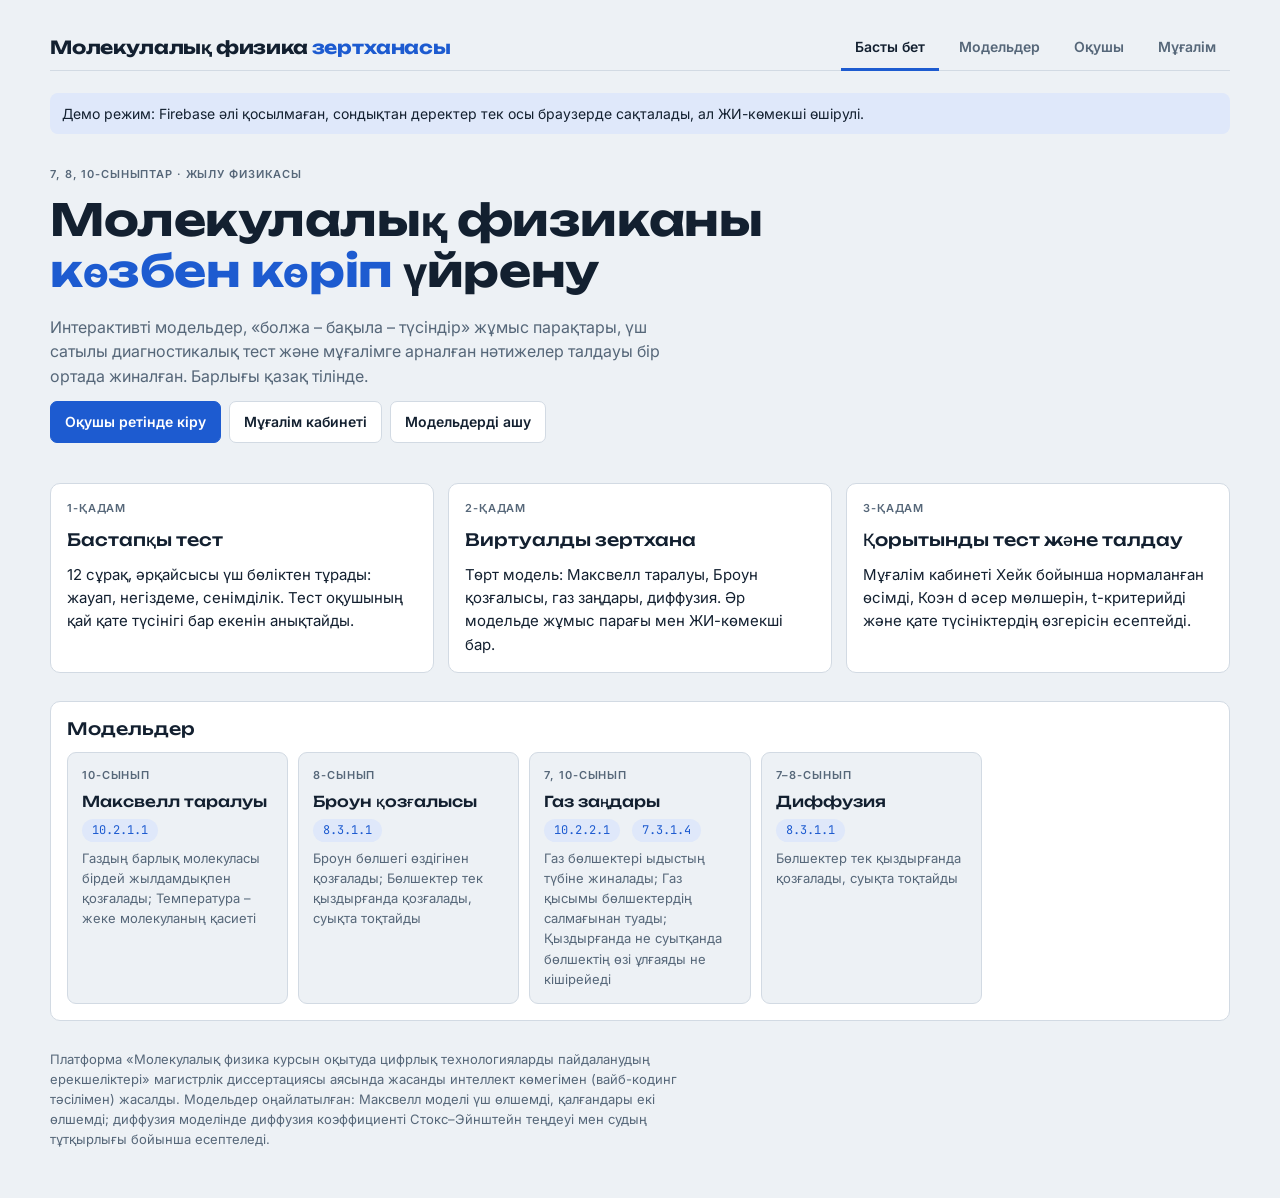
==== molphys/index.html @ 4dc9bf1b "Молекулалық физика зертханасын /molphys/ бумасына қосу Интерактивті модельдер, жұмыс парақтары, үш с" ====
<!doctype html>
<html lang="kk">
<head>
<meta charset="utf-8">
<meta name="viewport" content="width=device-width, initial-scale=1, viewport-fit=cover">
<title>Молекулалық физика зертханасы</title>
<meta name="description" content="Молекулалық физикаға арналған қазақ тіліндегі цифрлық платформа: интерактивті модельдер, жұмыс парақтары, диагностикалық тест, ЖИ-көмекші және мұғалімге арналған талдау.">
<link rel="preconnect" href="https://fonts.googleapis.com">
<link rel="preconnect" href="https://fonts.gstatic.com" crossorigin>
<link rel="stylesheet" href="https://fonts.googleapis.com/css2?family=Unbounded:wght@500;700&family=Inter:wght@400;500;600&family=JetBrains+Mono:wght@400;600&display=swap">
<link rel="stylesheet" href="css/base.css">
<link rel="stylesheet" href="css/app.css">
</head>
<body>
<div class="wrap">
  <header class="top">
    <a class="brand" href="#/">Молекулалық физика <span>зертханасы</span></a>
    <nav aria-label="Негізгі мәзір">
      <a href="#/" data-r="home">Басты бет</a>
      <a href="#/models" data-r="models">Модельдер</a>
      <a href="#/student" data-r="student">Оқушы</a>
      <a href="#/teacher" data-r="teacher">Мұғалім</a>
    </nav>
  </header>
  <p id="demo" class="note" hidden>Демо режим: Firebase әлі қосылмаған, сондықтан деректер тек осы браузерде сақталады, ал ЖИ-көмекші өшірулі.</p>
  <main id="app"><p class="muted">Жүктелуде…</p></main>
  <footer>
    Платформа «Молекулалық физика курсын оқытуда цифрлық технологияларды пайдаланудың ерекшеліктері» магистрлік диссертациясы аясында жасанды интеллект көмегімен (вайб-кодинг тәсілімен) жасалды.
    Модельдер оңайлатылған: Максвелл моделі үш өлшемді, қалғандары екі өлшемді; диффузия моделінде диффузия коэффициенті Стокс–Эйнштейн теңдеуі мен судың тұтқырлығы бойынша есептеледі.
  </footer>
</div>
<script type="module" src="js/app.js"></script>
</body>
</html>
---- molphys/css/base.css ----
/* Layout: зертхана үстелі – сол жақта модель мен график, оң жақта басқару тақтасы және «болжа – бақыла – түсіндір» карточкасы */
:root{
  --bg:#edf1f5; --panel:#ffffff; --ink:#132030; --muted:#566779; --line:#d2dae3;
  --accent:#1d5bd0; --accent-soft:#dfe8fa; --hot:#d96a1c; --cold:#1f8fae; --dye:#b4307f;
  --sim-bg:#f7f9fb; --particle:#8796a8;
  --f-display:"Unbounded","Inter",system-ui,sans-serif;
  --f-body:"Inter",system-ui,-apple-system,"Segoe UI",Roboto,sans-serif;
  --f-mono:"JetBrains Mono",ui-monospace,"SFMono-Regular",Menlo,Consolas,monospace;
}
@media (prefers-color-scheme: dark){:root:not([data-theme="light"]){
  --bg:#0d141c; --panel:#141f2a; --ink:#e3eaf1; --muted:#93a3b4; --line:#263546;
  --accent:#6f9dff; --accent-soft:#1b2a44; --hot:#f2994e; --cold:#4cc0dc; --dye:#ec6bb8;
  --sim-bg:#0f1922; --particle:#5f7286; color-scheme:dark}}
:root[data-theme="dark"]{
  --bg:#0d141c; --panel:#141f2a; --ink:#e3eaf1; --muted:#93a3b4; --line:#263546;
  --accent:#6f9dff; --accent-soft:#1b2a44; --hot:#f2994e; --cold:#4cc0dc; --dye:#ec6bb8;
  --sim-bg:#0f1922; --particle:#5f7286; color-scheme:dark}

*{box-sizing:border-box}
body{background:var(--bg);color:var(--ink);font-family:var(--f-body);font-size:15px;line-height:1.55;
  padding-left:max(16px,env(safe-area-inset-left,0px));padding-right:max(16px,env(safe-area-inset-right,0px));padding-block:0 40px}
.wrap{max-width:1180px;margin:0 auto}
header{padding-block:28px 18px;display:flex;flex-wrap:wrap;gap:12px 28px;align-items:flex-end;justify-content:space-between}
h1{font-family:var(--f-display);font-weight:700;font-size:clamp(22px,3.4vw,32px);line-height:1.15;margin:0;text-wrap:balance;letter-spacing:-.01em}
h1 span{color:var(--accent)}
.lede{margin:6px 0 0;color:var(--muted);max-width:62ch}
.formula{font-family:var(--f-mono);font-size:13px;color:var(--muted);border:1px solid var(--line);border-radius:6px;padding:6px 10px;white-space:nowrap}
nav{display:flex;flex-wrap:wrap;gap:6px;border-bottom:1px solid var(--line);margin-bottom:18px}
nav a{font-family:var(--f-body);font-weight:600;font-size:14px;color:var(--muted);text-decoration:none;padding:10px 14px;border-bottom:3px solid transparent;margin-bottom:-1px}
nav a[aria-current="page"]{color:var(--ink);border-bottom-color:var(--accent)}
nav a:hover{color:var(--ink)}
nav a:focus-visible,button:focus-visible,input:focus-visible,select:focus-visible{outline:2px solid var(--accent);outline-offset:2px}
.lab{display:grid;grid-template-columns:minmax(0,1.65fr) minmax(0,1fr);gap:18px}
@media (max-width:860px){.lab{grid-template-columns:minmax(0,1fr)}}
.stage{display:flex;flex-direction:column;gap:12px;min-width:0}
.screen{background:var(--sim-bg);border:1px solid var(--line);border-radius:10px;overflow:hidden;position:relative}
.screen canvas{display:block;width:100%;height:auto}
.screen .tag{position:absolute;left:10px;top:8px;font-family:var(--f-mono);font-size:11px;letter-spacing:.06em;text-transform:uppercase;color:var(--muted);pointer-events:none}
.side{display:flex;flex-direction:column;gap:14px;min-width:0}
.panel{background:var(--panel);border:1px solid var(--line);border-radius:10px;padding:16px;display:flex;flex-direction:column;gap:12px}
.panel h2{font-family:var(--f-display);font-weight:500;font-size:17px;margin:0;line-height:1.3}
.goal{display:flex;flex-wrap:wrap;gap:6px}
.chip{font-family:var(--f-mono);font-size:12px;background:var(--accent-soft);color:var(--accent);border-radius:999px;padding:2px 10px}
.label{font-size:11px;letter-spacing:.08em;text-transform:uppercase;color:var(--muted);font-weight:600}
.ctrl{display:grid;grid-template-columns:1fr auto;gap:2px 10px;align-items:center}
.ctrl label{font-size:14px}
.ctrl output{font-family:var(--f-mono);font-size:13px;font-variant-numeric:tabular-nums}
.ctrl input[type=range]{grid-column:1/-1;width:100%;accent-color:var(--accent)}
select{font:inherit;font-size:14px;padding:6px 8px;border-radius:6px;border:1px solid var(--line);background:var(--panel);color:var(--ink);width:100%}
.btns{display:flex;flex-wrap:wrap;gap:8px}
button{font:inherit;font-size:14px;font-weight:600;border-radius:7px;padding:8px 12px;cursor:pointer;border:1px solid var(--line);background:var(--panel);color:var(--ink)}
button.primary{background:var(--accent);border-color:var(--accent);color:var(--panel)}
button:hover{border-color:var(--accent)}
.check{display:flex;gap:8px;align-items:center;font-size:14px}
.check input{accent-color:var(--accent);width:16px;height:16px}
.readout{display:grid;grid-template-columns:1fr auto;gap:4px 12px;font-size:14px}
.readout dt{color:var(--muted)}
.readout dd{margin:0;font-family:var(--f-mono);font-variant-numeric:tabular-nums;text-align:right}
.mis{border-left:3px solid var(--hot);padding:2px 0 2px 10px;font-size:14px}
.mis b{display:block;font-weight:600}
ol.poe{margin:0;padding:0;list-style:none;display:flex;flex-direction:column;gap:10px;counter-reset:p}
ol.poe li{display:grid;grid-template-columns:auto 1fr;gap:10px;font-size:14px}
ol.poe li::before{counter-increment:p;content:counter(p);font-family:var(--f-mono);font-size:12px;width:22px;height:22px;border-radius:50%;border:1px solid var(--accent);color:var(--accent);display:grid;place-items:center}
ol.poe strong{font-weight:600}
.legend{display:flex;flex-wrap:wrap;gap:14px;font-size:13px;color:var(--muted)}
.legend i{display:inline-block;width:12px;height:3px;border-radius:2px;margin-right:6px;vertical-align:middle}
.tablewrap{overflow-x:auto}
table{border-collapse:collapse;width:100%;font-size:13px;font-variant-numeric:tabular-nums}
th,td{padding:5px 8px;border-bottom:1px solid var(--line);text-align:right;white-space:nowrap}
th{font-weight:600;color:var(--muted);font-size:12px}
td{font-family:var(--f-mono)}
.empty{color:var(--muted);font-size:13px}
footer{margin-top:28px;color:var(--muted);font-size:13px;max-width:80ch}
section[hidden]{display:none!important}
@media (prefers-reduced-motion: reduce){*{scroll-behavior:auto}}
---- molphys/css/app.css ----
/* Платформаның қосымша стильдері (base.css токендеріне сүйенеді) */
body{padding-top:env(safe-area-inset-top,0px)}
a{color:var(--accent)}
header.top{display:flex;flex-wrap:wrap;gap:10px 24px;align-items:center;justify-content:space-between;padding-block:18px 0;border-bottom:1px solid var(--line);margin-bottom:22px}
.brand{font-family:var(--f-display);font-weight:700;font-size:18px;color:var(--ink);text-decoration:none;letter-spacing:-.01em}
.brand span{color:var(--accent)}
header.top nav{border:0;margin:0}
.hero{padding-block:18px 26px;display:flex;flex-direction:column;gap:12px}
.hero h1{font-size:clamp(26px,4.4vw,44px);max-width:20ch}
.eyebrow,.label{font-size:11px;letter-spacing:.08em;text-transform:uppercase;color:var(--muted);font-weight:600;margin:0}
.lede{font-size:16px}
.btn{display:inline-block;font-weight:600;font-size:14px;border-radius:7px;padding:9px 14px;border:1px solid var(--line);background:var(--panel);color:var(--ink);text-decoration:none}
.btn.primary{background:var(--accent);border-color:var(--accent);color:var(--panel)}
.btn:hover{border-color:var(--accent)}
.grid3{display:grid;grid-template-columns:repeat(3,minmax(0,1fr));gap:14px;margin-bottom:14px}
.grid2{display:grid;grid-template-columns:minmax(0,1.4fr) minmax(0,1fr);gap:14px}
@media (max-width:860px){.grid3,.grid2{grid-template-columns:minmax(0,1fr)}}
.panel p{margin:0}
main{display:flex;flex-direction:column;gap:14px}
.cards{display:grid;grid-template-columns:repeat(auto-fill,minmax(220px,1fr));gap:10px}
.cards.tight{grid-template-columns:repeat(auto-fill,minmax(150px,1fr));margin-top:8px}
.mcard{display:flex;flex-direction:column;gap:6px;padding:14px;border:1px solid var(--line);border-radius:9px;text-decoration:none;color:var(--ink);background:var(--bg)}
.mcard:hover{border-color:var(--accent)}
.mcard strong{font-family:var(--f-display);font-weight:500;font-size:15px}
.mcard.sm{padding:10px;flex-direction:row;justify-content:space-between;align-items:center;gap:8px}
.mcard.sm strong{font-size:13px}
.chips{display:flex;flex-wrap:wrap;gap:6px 12px}
.muted{color:var(--muted)}.small{font-size:13px}
.crumbs{margin:0;font-size:13px;color:var(--muted)}
.narrow{max-width:720px;width:100%;margin-inline:auto}
.form{display:flex;flex-direction:column;gap:6px}
.form label{font-size:14px;font-weight:500;margin-top:6px}
input:not([type=radio]):not([type=checkbox]):not([type=range]),textarea{font:inherit;font-size:15px;padding:8px 10px;border-radius:7px;border:1px solid var(--line);background:var(--panel);color:var(--ink);width:100%}
textarea{resize:vertical}
.err{color:var(--hot);font-size:14px;margin:0}
.note{background:var(--accent-soft);color:var(--ink);border-radius:8px;padding:10px 12px;font-size:14px;margin:0 0 14px;display:flex;flex-direction:column;gap:8px}
.row{display:flex;gap:12px;align-items:center}.between{justify-content:space-between}.flexwrap{flex-wrap:wrap}
.h1{font-family:var(--f-display);font-weight:700;font-size:24px;margin:0}
.steps{list-style:none;margin:0;padding:0;display:flex;flex-direction:column;gap:10px}
.steps li{display:flex;gap:12px;justify-content:space-between;align-items:flex-start;padding:12px 14px;border:1px solid var(--line);border-radius:9px}
.steps li>div{display:flex;flex-direction:column;gap:2px;min-width:0;flex:1}
.steps li.done{border-color:var(--cold)}
.pill{font-size:12px;border-radius:999px;padding:3px 10px;border:1px solid var(--line);color:var(--muted);white-space:nowrap}
.pill.ok{border-color:var(--cold);color:var(--cold)}
.testform{display:flex;flex-direction:column;gap:12px;align-items:center}
.testform .panel{max-width:720px;width:100%}
fieldset.q{margin:0}
fieldset.q legend{font-weight:600;font-size:15px;padding:0;display:flex;gap:10px;margin-bottom:6px}
.qn{font-family:var(--f-mono);font-size:12px;min-width:24px;height:24px;border-radius:50%;border:1px solid var(--accent);color:var(--accent);display:grid;place-items:center}
.opts{display:flex;flex-direction:column;gap:6px}
.opt{display:flex;gap:8px;align-items:flex-start;padding:8px 10px;border:1px solid var(--line);border-radius:7px;cursor:pointer;font-size:14px}
.opt:has(input:checked){border-color:var(--accent);background:var(--accent-soft)}
.opt input,.conf input{accent-color:var(--accent);margin-top:3px}
.conf{display:flex;flex-wrap:wrap;gap:6px 16px;align-items:center;font-size:14px}
.ws{display:flex;flex-direction:column;gap:6px}
.ws label{font-size:14px;margin-top:4px}
.chat{display:flex;flex-direction:column;gap:8px;max-height:300px;overflow-y:auto}
.chat:empty{display:none}
.msg{padding:8px 11px;border-radius:9px;font-size:14px;max-width:92%;white-space:pre-wrap}
.msg.me{align-self:flex-end;background:var(--accent);color:var(--panel)}
.msg.ai{align-self:flex-start;background:var(--accent-soft)}
.ask{display:flex;gap:8px}.ask input{flex:1;min-width:0}
.subnav{display:flex;flex-wrap:wrap;gap:6px;border-bottom:1px solid var(--line)}
.subnav a{font-weight:600;font-size:14px;color:var(--muted);text-decoration:none;padding:9px 12px;border-bottom:3px solid transparent;margin-bottom:-1px}
.subnav a[aria-current="page"]{color:var(--ink);border-bottom-color:var(--accent)}
#tv{display:flex;flex-direction:column;gap:14px}
td.l,th.l{text-align:left;white-space:normal}
code.code{font-family:var(--f-mono);font-size:14px;background:var(--accent-soft);color:var(--accent);padding:2px 8px;border-radius:5px;letter-spacing:.08em}
svg.chart{width:100%;max-width:760px;height:auto;display:block}
svg.chart .grid{stroke:var(--line);stroke-width:1}
svg.chart .ax{fill:var(--muted);font:11px var(--f-mono)}
.concl{border-left:3px solid var(--accent);padding-left:12px;display:flex;flex-direction:column;gap:6px;font-size:14px}
details.ws-item{border-top:1px solid var(--line);padding:8px 0}
details.ws-item summary{cursor:pointer;font-size:14px;font-weight:500}
details.ws-item p{font-size:14px;margin:6px 0 0}
footer{margin-top:28px}
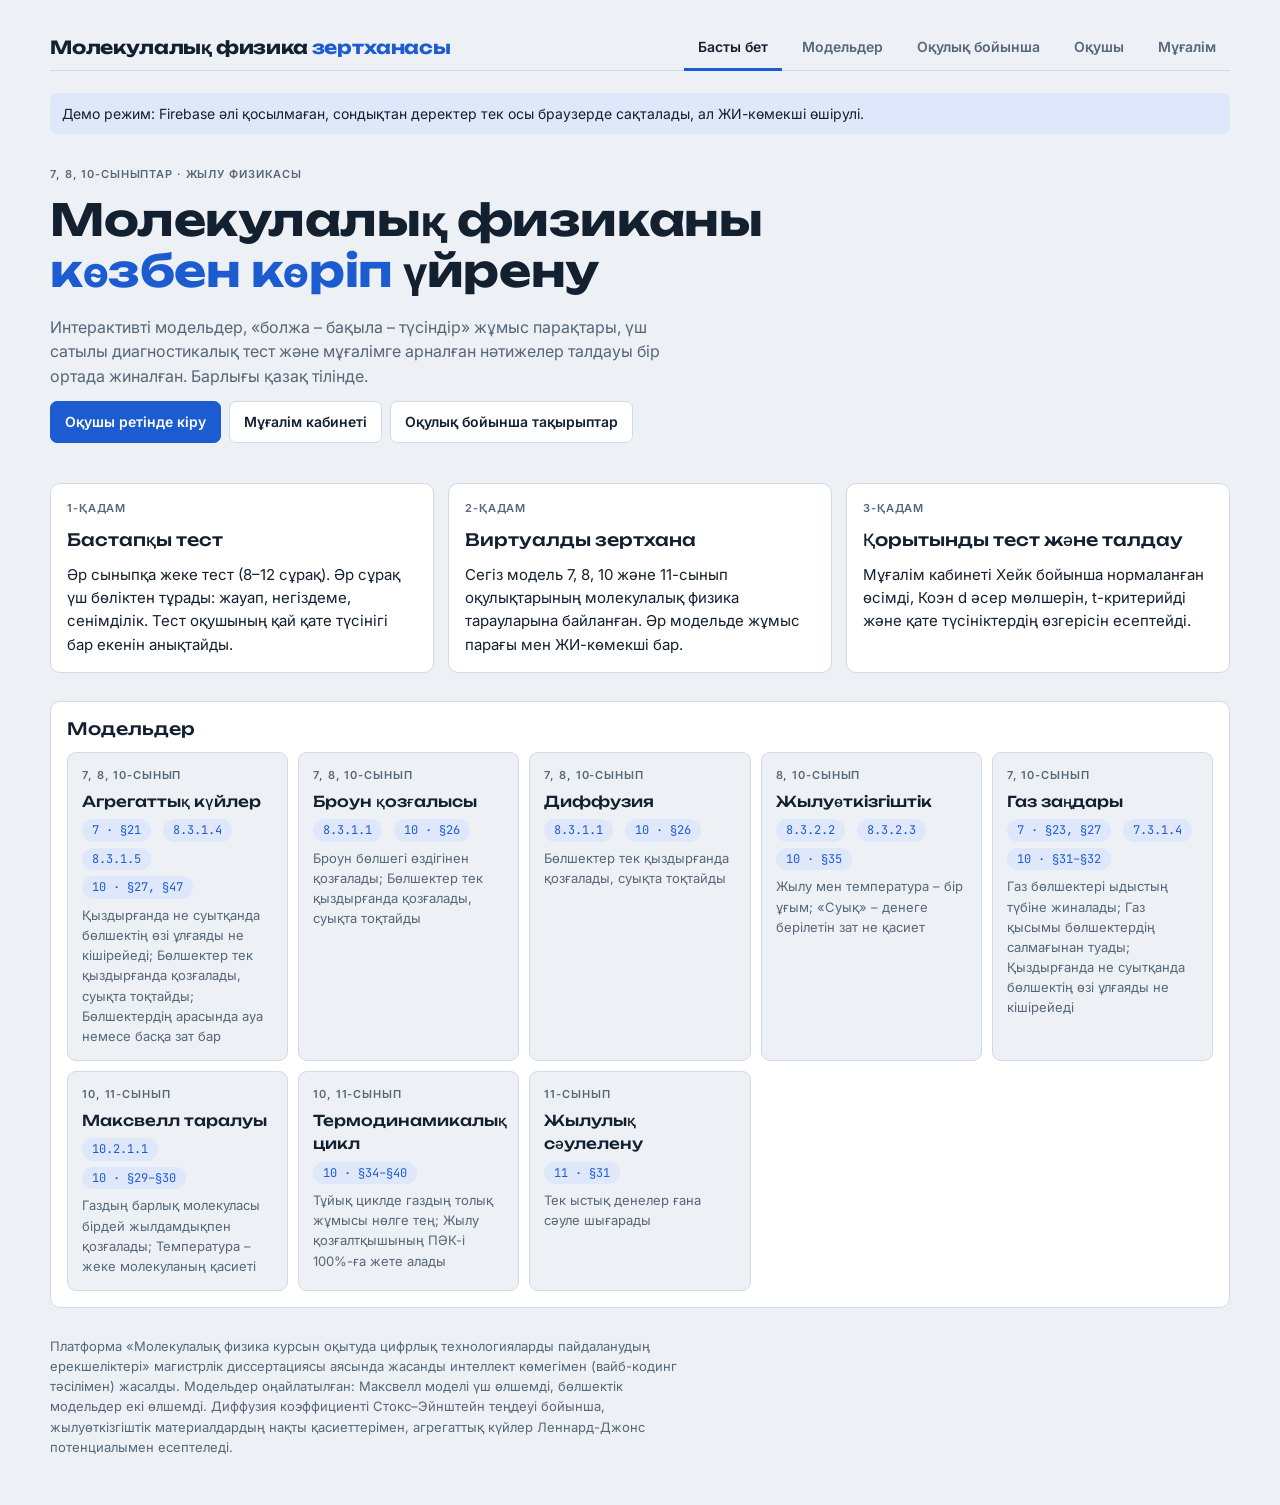
==== commit 89b1d4e9: "molphys: 7–11-сынып оқулықтарының тақырыптары, 4 жаңа модель, сыныптық тесттер Агрегаттық күйлер, жы" ====
--- a/molphys/index.html
+++ b/molphys/index.html
@@ -18,6 +18,7 @@
     <nav aria-label="Негізгі мәзір">
       <a href="#/" data-r="home">Басты бет</a>
       <a href="#/models" data-r="models">Модельдер</a>
+      <a href="#/grades" data-r="grades">Оқулық бойынша</a>
       <a href="#/student" data-r="student">Оқушы</a>
       <a href="#/teacher" data-r="teacher">Мұғалім</a>
     </nav>
@@ -26,7 +27,7 @@
   <main id="app"><p class="muted">Жүктелуде…</p></main>
   <footer>
     Платформа «Молекулалық физика курсын оқытуда цифрлық технологияларды пайдаланудың ерекшеліктері» магистрлік диссертациясы аясында жасанды интеллект көмегімен (вайб-кодинг тәсілімен) жасалды.
-    Модельдер оңайлатылған: Максвелл моделі үш өлшемді, қалғандары екі өлшемді; диффузия моделінде диффузия коэффициенті Стокс–Эйнштейн теңдеуі мен судың тұтқырлығы бойынша есептеледі.
+    Модельдер оңайлатылған: Максвелл моделі үш өлшемді, бөлшектік модельдер екі өлшемді. Диффузия коэффициенті Стокс–Эйнштейн теңдеуі бойынша, жылуөткізгіштік материалдардың нақты қасиеттерімен, агрегаттық күйлер Леннард-Джонс потенциалымен есептеледі.
   </footer>
 </div>
 <script type="module" src="js/app.js"></script>
--- a/molphys/css/app.css
+++ b/molphys/css/app.css
@@ -74,3 +74,10 @@
 details.ws-item summary{cursor:pointer;font-size:14px;font-weight:500}
 details.ws-item p{font-size:14px;margin:6px 0 0}
 footer{margin-top:28px}
+.chap h3{font-family:var(--f-display);font-weight:500;font-size:15px;margin:14px 0 6px}
+ul.topics{list-style:none;margin:0;padding:0;display:flex;flex-direction:column}
+ul.topics li{display:flex;flex-wrap:wrap;justify-content:space-between;gap:6px 14px;padding:8px 0;border-top:1px solid var(--line);font-size:14px}
+ul.topics li>span:first-child{min-width:0;flex:1 1 320px}
+.tlinks{display:flex;flex-wrap:wrap;gap:6px}
+a.pill{text-decoration:none;color:var(--accent);border-color:var(--accent)}
+ol.tlist{margin:0;padding-left:20px;display:flex;flex-direction:column;gap:8px;font-size:14px}
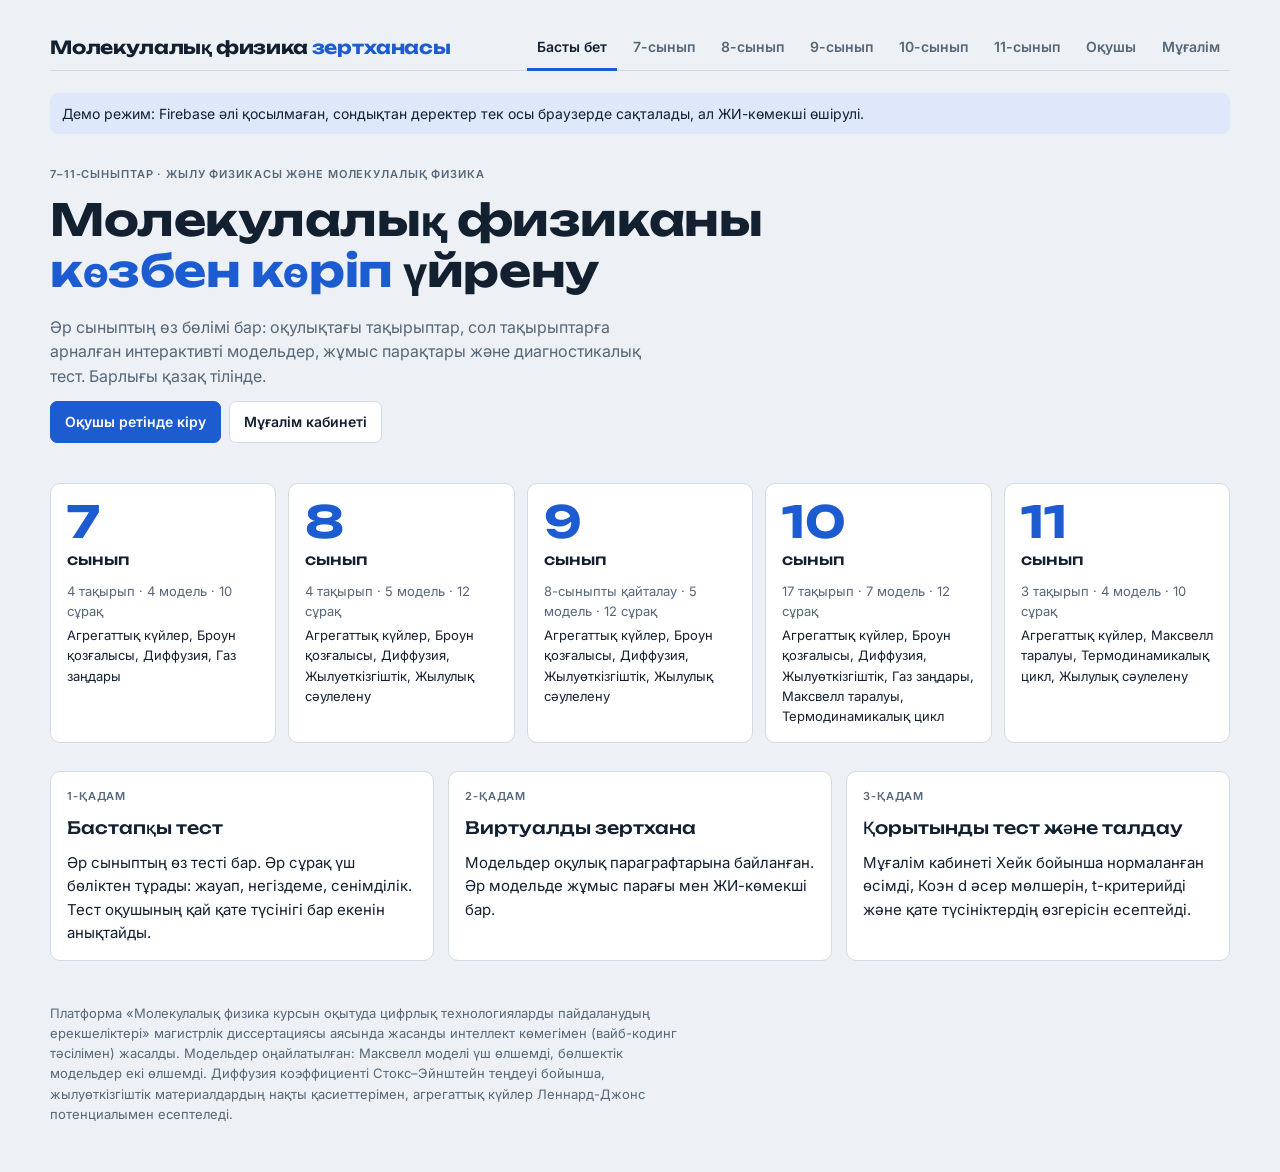
==== commit c9de8904: "molphys: әр сыныпқа (7–11) бөлек бөлім: тақырыптар, модельдер, тест Co-Authored-By: Claude Opus 5.5 " ====
--- a/molphys/index.html
+++ b/molphys/index.html
@@ -17,8 +17,11 @@
     <a class="brand" href="#/">Молекулалық физика <span>зертханасы</span></a>
     <nav aria-label="Негізгі мәзір">
       <a href="#/" data-r="home">Басты бет</a>
-      <a href="#/models" data-r="models">Модельдер</a>
-      <a href="#/grades" data-r="grades">Оқулық бойынша</a>
+      <a href="#/g/7" data-r="g7">7-сынып</a>
+      <a href="#/g/8" data-r="g8">8-сынып</a>
+      <a href="#/g/9" data-r="g9">9-сынып</a>
+      <a href="#/g/10" data-r="g10">10-сынып</a>
+      <a href="#/g/11" data-r="g11">11-сынып</a>
       <a href="#/student" data-r="student">Оқушы</a>
       <a href="#/teacher" data-r="teacher">Мұғалім</a>
     </nav>
--- a/molphys/css/app.css
+++ b/molphys/css/app.css
@@ -81,3 +81,17 @@
 .tlinks{display:flex;flex-wrap:wrap;gap:6px}
 a.pill{text-decoration:none;color:var(--accent);border-color:var(--accent)}
 ol.tlist{margin:0;padding-left:20px;display:flex;flex-direction:column;gap:8px;font-size:14px}
+header.top nav a{padding:10px 10px}
+.gtiles{display:grid;grid-template-columns:repeat(5,minmax(0,1fr));gap:12px;margin-bottom:14px}
+@media (max-width:980px){.gtiles{grid-template-columns:repeat(2,minmax(0,1fr))}}
+.gtile{display:flex;flex-direction:column;gap:4px;padding:16px;border:1px solid var(--line);border-radius:10px;background:var(--panel);text-decoration:none;color:var(--ink);min-width:0}
+.gtile:hover{border-color:var(--accent)}
+.gnum{font-family:var(--f-display);font-weight:700;font-size:44px;line-height:1;color:var(--accent)}
+.glabel{font-family:var(--f-display);font-weight:500;font-size:15px;margin-bottom:6px}
+.gmodels{font-size:13px;color:var(--ink)}
+.gradenav{margin-bottom:4px}
+.ghero{display:flex;flex-wrap:wrap;gap:12px 28px;align-items:center;padding-block:8px 4px}
+.gbig{font-family:var(--f-display);font-weight:700;font-size:clamp(48px,8vw,84px);line-height:1;color:var(--accent);letter-spacing:-.02em}
+.gbig span{font-size:.36em;color:var(--ink);font-weight:500;letter-spacing:0}
+.gstats{display:flex;flex-wrap:wrap;gap:6px 18px;margin-top:8px;font-size:14px;color:var(--muted)}
+.gstats b{font-family:var(--f-mono);color:var(--ink);font-size:16px}
